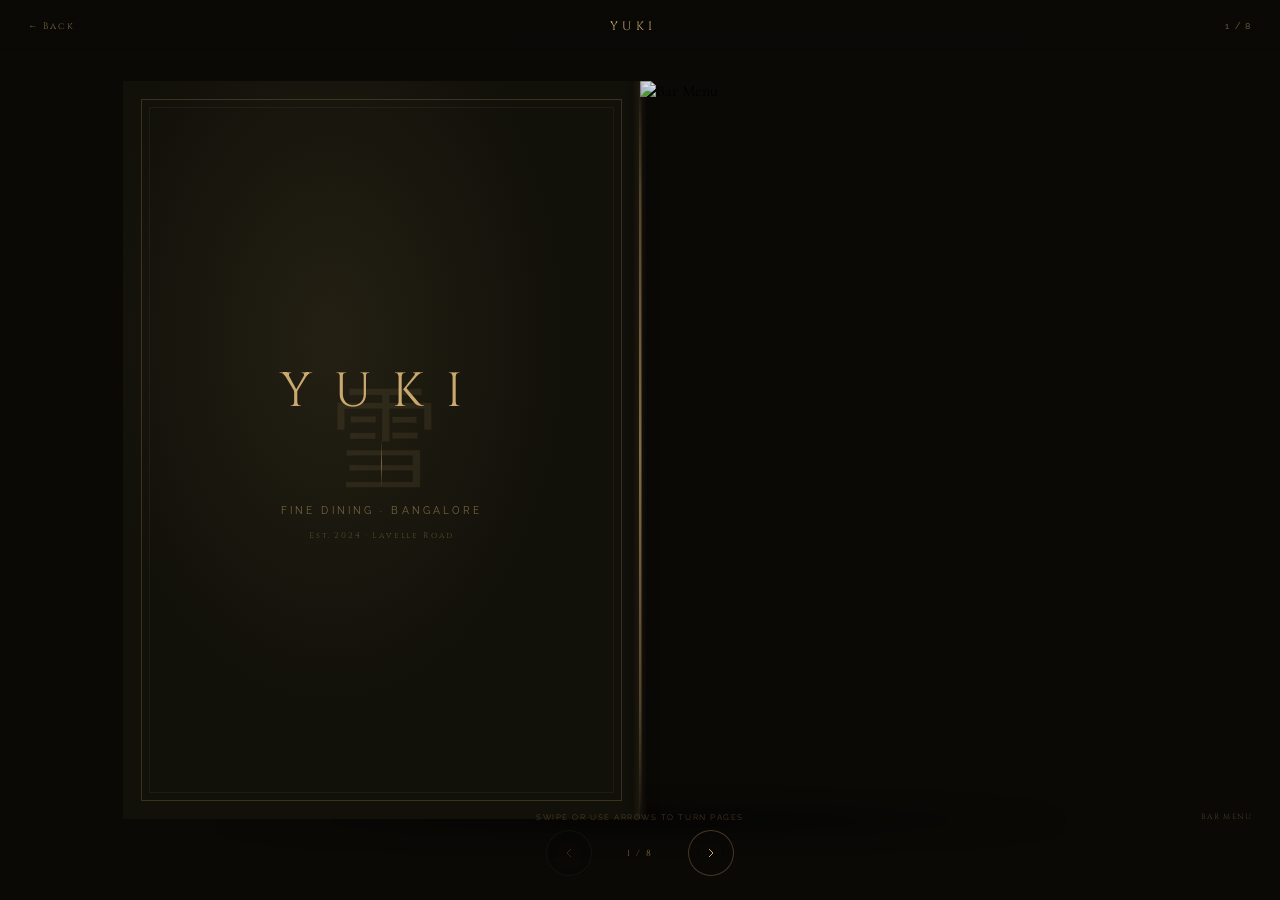
==== menu.html @ d802b903 "Add files via upload" ====
<!DOCTYPE html>
<html lang="en">
<head>
  <meta charset="UTF-8">
  <meta name="viewport" content="width=device-width, initial-scale=1.0, maximum-scale=1.0, user-scalable=no">
  <title>YUKI — Menu</title>
  <link rel="preconnect" href="https://fonts.googleapis.com">
  <link rel="preconnect" href="https://fonts.gstatic.com" crossorigin>
  <link href="https://fonts.googleapis.com/css2?family=Cormorant+Garamond:ital,wght@0,300;0,400;0,500;1,300;1,400&family=Cinzel:wght@300;400&family=Raleway:wght@200;300;400&display=swap" rel="stylesheet">
  <style>
    *, *::before, *::after { box-sizing: border-box; margin: 0; padding: 0; }
    :root {
      --black:    #0a0906;
      --gold:     #c9a96e;
      --gold-dim: #7a6440;
      --ink:      #111009;
    }
    html, body {
      width: 100%; height: 100%;
      overflow: hidden;
      background: var(--black);
      font-family: 'Cormorant Garamond', serif;
      -webkit-font-smoothing: antialiased;
      touch-action: none;
    }

    /* NAV */
    #top-nav {
      position: fixed; top: 0; left: 0; right: 0; z-index: 200;
      display: flex; align-items: center; justify-content: space-between;
      padding: 0 28px; height: 52px;
      background: linear-gradient(to bottom, rgba(10,9,6,0.92) 0%, transparent 100%);
      pointer-events: none;
    }
    #top-nav a { pointer-events: all; text-decoration: none; }
    .nav-back {
      font-family: 'Cinzel', serif; font-size: 0.58rem;
      letter-spacing: 0.2em; color: var(--gold-dim); transition: color 0.3s;
    }
    .nav-back:hover { color: var(--gold); }
    .nav-title { font-family: 'Cinzel', serif; font-size: 0.75rem; letter-spacing: 0.35em; color: var(--gold); }
    .nav-counter { font-family: 'Raleway', sans-serif; font-size: 0.55rem; letter-spacing: 0.2em; color: var(--gold-dim); min-width: 60px; text-align: right; }

    /* STAGE */
    #stage {
      position: fixed; inset: 0;
      display: flex; align-items: center; justify-content: center;
      perspective: 2400px;
    }

    /* BOOK */
    #book {
      position: relative;
      transform-style: preserve-3d;
    }

    /* Drop shadow under book */
    #book-shadow {
      position: absolute;
      bottom: -20px; left: 8%; right: 8%;
      height: 36px;
      background: radial-gradient(ellipse, rgba(0,0,0,0.7) 0%, transparent 70%);
      filter: blur(10px);
      pointer-events: none;
    }

    /* Gold spine */
    #spine {
      position: absolute; top: 0; bottom: 0;
      left: 50%; width: 3px;
      transform: translateX(-50%);
      background: linear-gradient(to bottom, transparent 0%, var(--gold-dim) 15%, var(--gold) 50%, var(--gold-dim) 85%, transparent 100%);
      opacity: 0.6;
      z-index: 10;
      pointer-events: none;
    }
    #spine-glow {
      position: absolute; top: 0; bottom: 0;
      left: calc(50% - 8px); width: 16px;
      background: linear-gradient(to right, transparent, rgba(201,169,110,0.08) 50%, transparent);
      z-index: 9;
      pointer-events: none;
    }

    /* PAGE */
    .page {
      position: absolute;
      top: 0; bottom: 0;
      width: 50%;
      transform-style: preserve-3d;
    }
    .page-left  { left: 0;  transform-origin: right center; }
    .page-right { right: 0; transform-origin: left center; }

    /* Flip animations */
    .flip-fwd-out  { animation: flipFwdOut  0.6s cubic-bezier(0.645,0.045,0.355,1) forwards; }
    .flip-fwd-in   { animation: flipFwdIn   0.6s cubic-bezier(0.645,0.045,0.355,1) forwards; }
    .flip-back-out { animation: flipBackOut 0.6s cubic-bezier(0.645,0.045,0.355,1) forwards; }
    .flip-back-in  { animation: flipBackIn  0.6s cubic-bezier(0.645,0.045,0.355,1) forwards; }

    @keyframes flipFwdOut  { 0%{transform:rotateY(0)} 100%{transform:rotateY(-180deg)} }
    @keyframes flipFwdIn   { 0%{transform:rotateY(180deg)} 100%{transform:rotateY(0)} }
    @keyframes flipBackOut { 0%{transform:rotateY(0)} 100%{transform:rotateY(180deg)} }
    @keyframes flipBackIn  { 0%{transform:rotateY(-180deg)} 100%{transform:rotateY(0)} }

    /* PAGE FACE */
    .page-face {
      position: absolute; inset: 0;
      backface-visibility: hidden;
      -webkit-backface-visibility: hidden;
      overflow: hidden;
      border-radius: 1px;
    }
    .face-front { transform: rotateY(0deg); }
    .face-back  { transform: rotateY(180deg); }

    /* IMAGE FILL */
    .page-img {
      width: 100%; height: 100%;
      object-fit: cover;
      object-position: center;
      display: block;
      pointer-events: none;
      user-select: none;
    }

    /* Cover face */
    .cover-face {
      background: var(--ink);
      background-image: radial-gradient(ellipse at 40% 35%, rgba(201,169,110,0.1) 0%, transparent 55%);
      display: flex; flex-direction: column;
      align-items: center; justify-content: center;
      gap: 0; position: relative;
    }
    .cover-face::before {
      content: ''; position: absolute; inset: 18px;
      border: 1px solid rgba(201,169,110,0.22); pointer-events: none;
    }
    .cover-face::after {
      content: ''; position: absolute; inset: 26px;
      border: 1px solid rgba(201,169,110,0.07); pointer-events: none;
    }
    .cover-kanji {
      font-size: clamp(4rem,12vw,7rem); color: rgba(201,169,110,0.1);
      line-height: 1; position: absolute; top: 50%; left: 50%;
      transform: translate(-50%,-58%); pointer-events: none; user-select: none;
    }
    .cover-logo {
      font-family: 'Cinzel', serif;
      font-size: clamp(1.8rem,5vw,3rem); font-weight: 300;
      letter-spacing: 0.45em; color: var(--gold);
      position: relative; z-index: 1;
    }
    .cover-rule { width: 1px; height: 48px; background: linear-gradient(to bottom,transparent,var(--gold-dim),transparent); margin: 16px auto; position: relative; z-index: 1; }
    .cover-sub { font-family: 'Raleway', sans-serif; font-size: clamp(0.5rem,1.2vw,0.65rem); letter-spacing: 0.3em; color: var(--gold-dim); text-transform: uppercase; position: relative; z-index: 1; }
    .cover-year { font-family: 'Cinzel', serif; font-size: 0.52rem; letter-spacing: 0.22em; color: rgba(201,169,110,0.35); margin-top: 14px; position: relative; z-index: 1; }

    /* Back cover */
    .backcover-face {
      background: var(--ink);
      background-image: radial-gradient(ellipse at 60% 60%, rgba(201,169,110,0.07) 0%, transparent 55%);
      display: flex; flex-direction: column; align-items: center; justify-content: center; gap: 10px; position: relative;
    }
    .backcover-face::before { content: ''; position: absolute; inset: 18px; border: 1px solid rgba(201,169,110,0.15); pointer-events: none; }
    .backcover-logo { font-family: 'Cinzel', serif; font-size: 1.2rem; letter-spacing: 0.45em; color: rgba(201,169,110,0.45); }
    .backcover-addr { font-family: 'Cormorant Garamond', serif; font-size: 0.78rem; font-style: italic; color: rgba(201,169,110,0.3); text-align: center; line-height: 2; }

    /* Page edge shadows for realism */
    .page-left  .face-front::after,
    .page-right .face-front::after {
      content: ''; position: absolute; top: 0; bottom: 0; pointer-events: none;
    }
    .page-left  .face-front::after { right: 0; width: 20px; background: linear-gradient(to left,  rgba(0,0,0,0.18),transparent); }
    .page-right .face-front::after { left: 0;  width: 20px; background: linear-gradient(to right, rgba(0,0,0,0.18),transparent); }

    /* CONTROLS */
    #controls {
      position: fixed; bottom: 24px; left: 50%; transform: translateX(-50%);
      display: flex; align-items: center; gap: 20px; z-index: 200;
    }
    .ctrl-btn {
      width: 46px; height: 46px; border-radius: 50%;
      border: 1px solid rgba(201,169,110,0.3);
      background: rgba(10,9,6,0.75);
      color: var(--gold); cursor: pointer;
      display: flex; align-items: center; justify-content: center;
      transition: border-color 0.3s, background 0.3s, transform 0.15s;
      backdrop-filter: blur(8px); -webkit-backdrop-filter: blur(8px);
    }
    .ctrl-btn:hover { border-color: var(--gold); background: rgba(201,169,110,0.12); }
    .ctrl-btn:active { transform: scale(0.92); }
    .ctrl-btn:disabled { opacity: 0.2; cursor: default; pointer-events: none; }
    .ctrl-btn svg { width: 16px; height: 16px; stroke: currentColor; fill: none; stroke-width: 1.5; }
    #page-counter { font-family: 'Cinzel', serif; font-size: 0.55rem; letter-spacing: 0.25em; color: var(--gold-dim); min-width: 56px; text-align: center; }

    /* Swipe hint */
    #swipe-hint {
      position: fixed; bottom: 78px; left: 50%; transform: translateX(-50%);
      font-family: 'Raleway', sans-serif; font-size: 0.48rem; letter-spacing: 0.2em;
      color: rgba(201,169,110,0.3); text-transform: uppercase; white-space: nowrap;
      pointer-events: none; transition: opacity 1s;
    }
    #swipe-hint.gone { opacity: 0; }

    /* Section label pills */
    #section-pill {
      position: fixed; bottom: 78px; right: 28px;
      font-family: 'Cinzel', serif; font-size: 0.48rem; letter-spacing: 0.18em;
      color: rgba(201,169,110,0.3); text-transform: uppercase;
      pointer-events: none; transition: opacity 0.4s;
      text-align: right;
    }

    /* Loader */
    #loader {
      position: fixed; inset: 0; background: var(--black);
      display: flex; align-items: center; justify-content: center;
      flex-direction: column; gap: 14px; z-index: 999;
      transition: opacity 0.7s;
    }
    #loader.fade { opacity: 0; pointer-events: none; }
    .l-text { font-family: 'Cinzel', serif; font-size: 1.3rem; letter-spacing: 0.4em; color: var(--gold); }
    .l-line { width: 0; height: 1px; background: var(--gold-dim); animation: ll 0.9s ease forwards 0.2s; }
    @keyframes ll { to { width: 52px; } }
    .l-sub { font-family: 'Raleway', sans-serif; font-size: 0.5rem; letter-spacing: 0.25em; color: var(--gold-dim); text-transform: uppercase; opacity: 0; animation: fu 0.5s ease forwards 0.65s; }
    @keyframes fu { from{opacity:0;transform:translateY(5px)} to{opacity:1;transform:none} }

    @media (prefers-reduced-motion: reduce) {
      .flip-fwd-out,.flip-fwd-in,.flip-back-out,.flip-back-in { animation-duration: 0.01ms !important; }
    }
  </style>
</head>
<body>

<div id="loader">
  <div class="l-text">YUKI</div>
  <div class="l-line"></div>
  <div class="l-sub">Menu</div>
</div>

<nav id="top-nav">
  <a href="index.html" class="nav-back">← Back</a>
  <span class="nav-title">YUKI</span>
  <span class="nav-counter" id="nav-counter"></span>
</nav>

<div id="stage">
  <div id="book">
    <div id="book-shadow"></div>
    <div id="spine-glow"></div>
    <div id="spine"></div>
  </div>
</div>

<div id="controls">
  <button class="ctrl-btn" id="btn-prev" disabled aria-label="Previous">
    <svg viewBox="0 0 24 24"><polyline points="15 18 9 12 15 6"/></svg>
  </button>
  <span id="page-counter">1 / 1</span>
  <button class="ctrl-btn" id="btn-next" aria-label="Next">
    <svg viewBox="0 0 24 24"><polyline points="9 6 15 12 9 18"/></svg>
  </button>
</div>

<div id="swipe-hint">Swipe or use arrows to turn pages</div>
<div id="section-pill"></div>

<script>
// ── PAGE IMAGES in order ───────────────────────────────────────────────────
// Each spread = [leftImage, rightImage]
// null = cover/back face
const pages = [
  { src: null,              label: 'Cover',    isCover: true  },
  { src: 'bar_menu1.avif',  label: 'Bar Menu'                 },
  { src: 'bar_menu2.avif',  label: 'Bar Menu'                 },
  { src: 'bar_menu3.avif',  label: 'Bar Menu'                 },
  { src: 'bar_menu4.avif',  label: 'Bar Menu'                 },
  { src: 'bar_menu5.avif',  label: 'Bar Menu'                 },
  { src: 'cold_drinks_menu.avif', label: 'Cold Drinks'        },
  { src: 'menu1.avif',      label: 'Food Menu'                },
  { src: 'menu2.avif',      label: 'Food Menu'                },
  { src: 'menu3.avif',      label: 'Food Menu'                },
  { src: 'menu4.avif',      label: 'Food Menu'                },
  { src: 'menu5.avif',      label: 'Food Menu'                },
  { src: 'menu6.avif',      label: 'Food Menu'                },
  { src: 'menu7.avif',      label: 'Food Menu'                },
  { src: null,              label: 'Back',     isBack: true   },
];

// Build spreads: pair consecutive pages as [left, right]
// Spread 0: cover spread — left=blank dark, right=cover
// Spread N: back — left=back, right=blank dark
// Middle spreads: consecutive pairs
const spreads = [];
// First spread: left blank + cover
spreads.push([pages[pages.length - 1], pages[0]]); // blank left, cover right... actually:
// Rethink: cover is RIGHT of first spread, back is LEFT of last spread

// Simpler: treat the page list as individual pages and pair them:
// left pages = even indices, right pages = odd indices
// Spread i shows pages[2i] on left and pages[2i+1] on right
// Total spreads = ceil(pages.length / 2)
// pages[0] = cover → right side of spread 0 (left is empty dark)
// pages[last] = back → left side of last spread (right is empty dark)

// Build flat page list with blanks to make even:
const flat = [...pages];
if (flat.length % 2 !== 0) flat.push({ src: null, isBack: true });

// pair them: spread[i] = [flat[2i], flat[2i+1]]
spreads.length = 0;
for (let i = 0; i < flat.length; i += 2) {
  spreads.push([flat[i], flat[i + 1]]);
}

// ── DOM SETUP ─────────────────────────────────────────────────────────────
const book   = document.getElementById('book');
const btnPrev = document.getElementById('btn-prev');
const btnNext = document.getElementById('btn-next');
const counter = document.getElementById('page-counter');
const navCtr  = document.getElementById('nav-counter');
const pill    = document.getElementById('section-pill');

let current = 0;
let busy = false;

function sizeBook() {
  const vw = window.innerWidth;
  const vh = window.innerHeight;
  const maxW = Math.min(vw * 0.92, 1080);
  const maxH = vh * 0.82;
  // book is two pages side by side; each page aspect roughly 0.7 (portrait menu)
  const pageW = Math.min(maxW / 2, maxH * 0.72);
  const pageH = pageW / 0.7;
  const finalH = Math.min(pageH, maxH);
  const finalW = finalH * 0.7 * 2;
  book.style.width  = finalW + 'px';
  book.style.height = finalH + 'px';
}
sizeBook();
window.addEventListener('resize', sizeBook);

// ── BUILD FACE HTML ────────────────────────────────────────────────────────
function buildFaceContent(pageData) {
  if (!pageData || pageData.isCover) {
    return `<div class="cover-face" style="width:100%;height:100%">
      <div class="cover-kanji">雪</div>
      <div class="cover-logo">YUKI</div>
      <div class="cover-rule"></div>
      <div class="cover-sub">Fine Dining · Bangalore</div>
      <div class="cover-year">Est. 2024 · Lavelle Road</div>
    </div>`;
  }
  if (pageData.isBack) {
    return `<div class="backcover-face" style="width:100%;height:100%">
      <div class="backcover-logo">YUKI</div>
      <div class="backcover-addr">14, Lavelle Road<br>Bengaluru 560 001<br>Tue – Sun · 7pm – 11pm</div>
    </div>`;
  }
  return `<img class="page-img" src="${pageData.src}" alt="${pageData.label}" draggable="false">`;
}

// ── RENDER ─────────────────────────────────────────────────────────────────
function render(idx) {
  book.querySelectorAll('.page').forEach(p => p.remove());

  const [L, R] = spreads[idx];

  const lp = document.createElement('div');
  lp.className = 'page page-left';
  lp.innerHTML = `
    <div class="page-face face-front">${buildFaceContent(L)}</div>
    <div class="page-face face-back">${buildFaceContent(R)}</div>`;

  const rp = document.createElement('div');
  rp.className = 'page page-right';
  rp.innerHTML = `
    <div class="page-face face-front">${buildFaceContent(R)}</div>
    <div class="page-face face-back">${buildFaceContent(L)}</div>`;

  book.appendChild(lp);
  book.appendChild(rp);
  updateUI(idx);
}

function updateUI(idx) {
  counter.textContent   = `${idx + 1} / ${spreads.length}`;
  navCtr.textContent    = `${idx + 1} / ${spreads.length}`;
  btnPrev.disabled      = idx === 0;
  btnNext.disabled      = idx === spreads.length - 1;

  // section pill
  const [L, R] = spreads[idx];
  const label = (R && !R.isCover && !R.isBack) ? R.label : (L && !L.isCover && !L.isBack) ? L.label : '';
  pill.textContent = label;
}

// ── FLIP FORWARD ───────────────────────────────────────────────────────────
function flipForward() {
  if (busy || current >= spreads.length - 1) return;
  busy = true;

  const nextIdx = current + 1;
  const [nL, nR] = spreads[nextIdx];

  // Animate: current right page flips over to become next left page
  const flipPage = document.createElement('div');
  flipPage.className = 'page page-right';
  flipPage.style.zIndex = '30';
  flipPage.innerHTML = `
    <div class="page-face face-front">${buildFaceContent(spreads[current][1])}</div>
    <div class="page-face face-back">${buildFaceContent(nL)}</div>`;
  book.appendChild(flipPage);

  // Pre-render next right page underneath
  const nextRight = document.createElement('div');
  nextRight.className = 'page page-right';
  nextRight.style.zIndex = '1';
  nextRight.innerHTML = `<div class="page-face face-front">${buildFaceContent(nR)}</div>`;
  book.appendChild(nextRight);

  requestAnimationFrame(() => flipPage.classList.add('flip-fwd-out'));

  flipPage.addEventListener('animationend', () => {
    current = nextIdx;
    render(current);
    busy = false;
  }, { once: true });

  document.getElementById('swipe-hint').classList.add('gone');
}

// ── FLIP BACKWARD ──────────────────────────────────────────────────────────
function flipBackward() {
  if (busy || current <= 0) return;
  busy = true;

  const prevIdx = current - 1;
  const [pL, pR] = spreads[prevIdx];

  const flipPage = document.createElement('div');
  flipPage.className = 'page page-left';
  flipPage.style.zIndex = '30';
  flipPage.innerHTML = `
    <div class="page-face face-front">${buildFaceContent(spreads[current][0])}</div>
    <div class="page-face face-back">${buildFaceContent(pR)}</div>`;
  book.appendChild(flipPage);

  const prevLeft = document.createElement('div');
  prevLeft.className = 'page page-left';
  prevLeft.style.zIndex = '1';
  prevLeft.innerHTML = `<div class="page-face face-front">${buildFaceContent(pL)}</div>`;
  book.appendChild(prevLeft);

  requestAnimationFrame(() => flipPage.classList.add('flip-back-out'));

  flipPage.addEventListener('animationend', () => {
    current = prevIdx;
    render(current);
    busy = false;
  }, { once: true });
}

// ── EVENTS ─────────────────────────────────────────────────────────────────
btnNext.addEventListener('click', flipForward);
btnPrev.addEventListener('click', flipBackward);

document.addEventListener('keydown', e => {
  if (e.key === 'ArrowRight' || e.key === 'ArrowDown') flipForward();
  if (e.key === 'ArrowLeft'  || e.key === 'ArrowUp')   flipBackward();
});

// Touch swipe
let tx = 0;
document.addEventListener('touchstart', e => { tx = e.touches[0].clientX; }, { passive: true });
document.addEventListener('touchend', e => {
  const dx = e.changedTouches[0].clientX - tx;
  if (Math.abs(dx) > 48) { dx < 0 ? flipForward() : flipBackward(); }
}, { passive: true });

// Click left/right half of screen
document.getElementById('stage').addEventListener('click', e => {
  const mid = window.innerWidth / 2;
  if (e.clientX > mid + 80) flipForward();
  else if (e.clientX < mid - 80) flipBackward();
});

// ── INIT ───────────────────────────────────────────────────────────────────
render(0);

window.addEventListener('load', () => {
  setTimeout(() => {
    document.getElementById('loader').classList.add('fade');
    setTimeout(() => document.getElementById('loader').remove(), 700);
  }, 800);
});
</script>
</body>
</html>
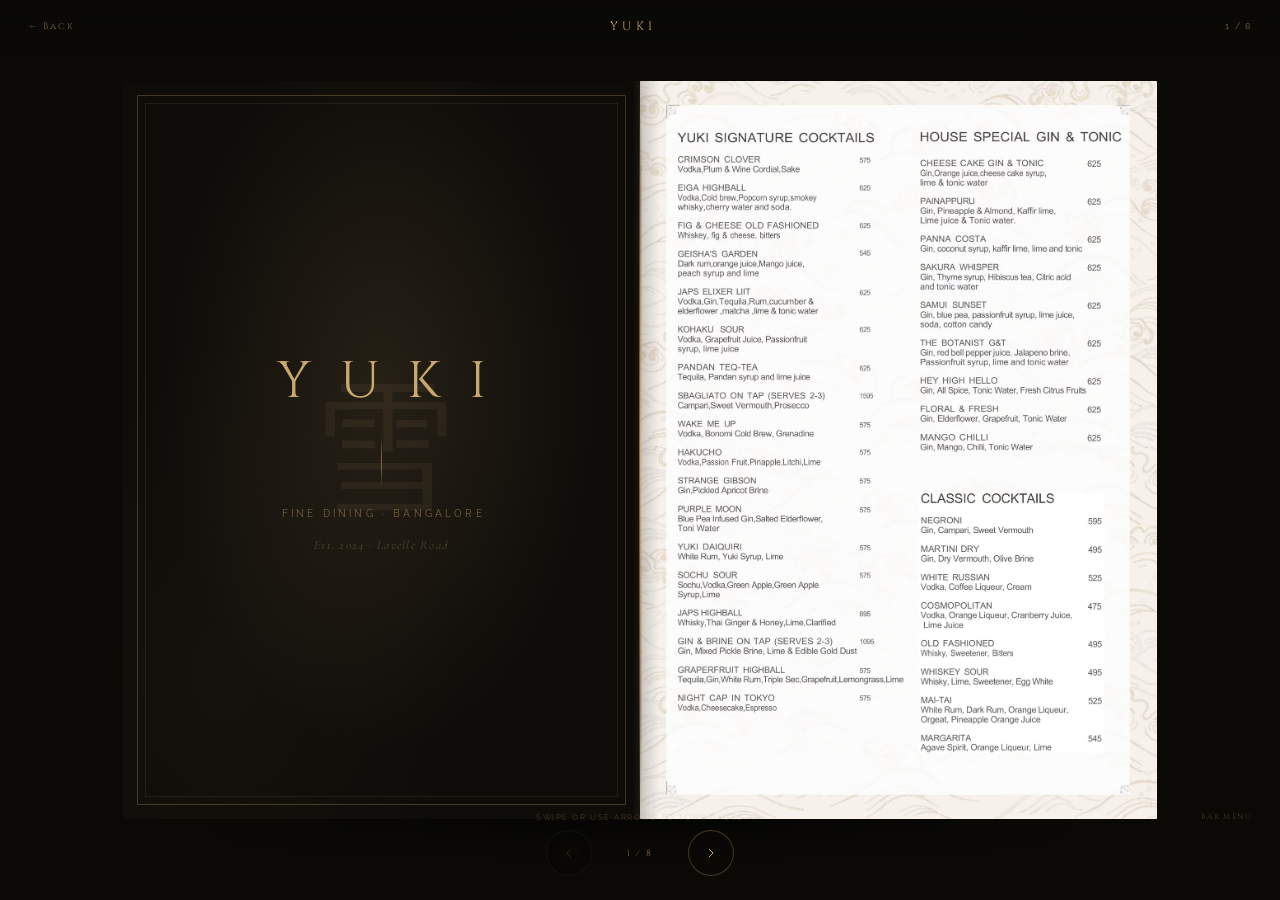
==== commit 9924a5fe: "Update menu.html" ====
--- a/menu.html
+++ b/menu.html
@@ -126,34 +126,59 @@
 
     /* Cover face */
     .cover-face {
-      background: var(--ink);
-      background-image: radial-gradient(ellipse at 40% 35%, rgba(201,169,110,0.1) 0%, transparent 55%);
+      background: #0e0c09;
+      background-image:
+        radial-gradient(ellipse at 50% 42%, rgba(201,169,110,0.13) 0%, transparent 60%),
+        radial-gradient(ellipse at 20% 80%, rgba(201,169,110,0.04) 0%, transparent 40%);
       display: flex; flex-direction: column;
       align-items: center; justify-content: center;
       gap: 0; position: relative;
     }
+    /* outer border frame */
     .cover-face::before {
-      content: ''; position: absolute; inset: 18px;
-      border: 1px solid rgba(201,169,110,0.22); pointer-events: none;
-    }
+      content: ''; position: absolute; inset: 14px;
+      border: 1px solid rgba(201,169,110,0.28); pointer-events: none; z-index: 0;
+    }
+    /* inner border frame */
     .cover-face::after {
-      content: ''; position: absolute; inset: 26px;
-      border: 1px solid rgba(201,169,110,0.07); pointer-events: none;
+      content: ''; position: absolute; inset: 22px;
+      border: 1px solid rgba(201,169,110,0.10); pointer-events: none; z-index: 0;
     }
     .cover-kanji {
-      font-size: clamp(4rem,12vw,7rem); color: rgba(201,169,110,0.1);
-      line-height: 1; position: absolute; top: 50%; left: 50%;
-      transform: translate(-50%,-58%); pointer-events: none; user-select: none;
+      font-family: 'Cormorant Garamond', serif;
+      font-size: clamp(5rem,14vw,9rem); color: rgba(201,169,110,0.08);
+      line-height: 1; position: absolute;
+      top: 50%; left: 50%;
+      transform: translate(-50%, -50%);
+      pointer-events: none; user-select: none; z-index: 0;
+      letter-spacing: -0.02em;
     }
     .cover-logo {
       font-family: 'Cinzel', serif;
-      font-size: clamp(1.8rem,5vw,3rem); font-weight: 300;
-      letter-spacing: 0.45em; color: var(--gold);
+      font-size: clamp(2rem,5.5vw,3.2rem); font-weight: 300;
+      letter-spacing: 0.55em; color: var(--gold);
       position: relative; z-index: 1;
-    }
-    .cover-rule { width: 1px; height: 48px; background: linear-gradient(to bottom,transparent,var(--gold-dim),transparent); margin: 16px auto; position: relative; z-index: 1; }
-    .cover-sub { font-family: 'Raleway', sans-serif; font-size: clamp(0.5rem,1.2vw,0.65rem); letter-spacing: 0.3em; color: var(--gold-dim); text-transform: uppercase; position: relative; z-index: 1; }
-    .cover-year { font-family: 'Cinzel', serif; font-size: 0.52rem; letter-spacing: 0.22em; color: rgba(201,169,110,0.35); margin-top: 14px; position: relative; z-index: 1; }
+      text-indent: 0.55em; /* optical centering with letter-spacing */
+    }
+    .cover-rule {
+      width: 1px; height: 52px;
+      background: linear-gradient(to bottom, transparent, var(--gold-dim) 40%, var(--gold-dim) 60%, transparent);
+      margin: 20px auto; position: relative; z-index: 1;
+    }
+    .cover-sub {
+      font-family: 'Raleway', sans-serif;
+      font-size: clamp(0.48rem,1.1vw,0.62rem);
+      letter-spacing: 0.32em; color: var(--gold-dim);
+      text-transform: uppercase; position: relative; z-index: 1;
+      text-indent: 0.32em;
+    }
+    .cover-year {
+      font-family: 'Cormorant Garamond', serif;
+      font-size: clamp(0.6rem,1.3vw,0.78rem);
+      font-style: italic;
+      letter-spacing: 0.1em; color: rgba(201,169,110,0.3);
+      margin-top: 18px; position: relative; z-index: 1;
+    }
 
     /* Back cover */
     .backcover-face {
@@ -496,4 +521,4 @@
 });
 </script>
 </body>
-</html>+</html>
